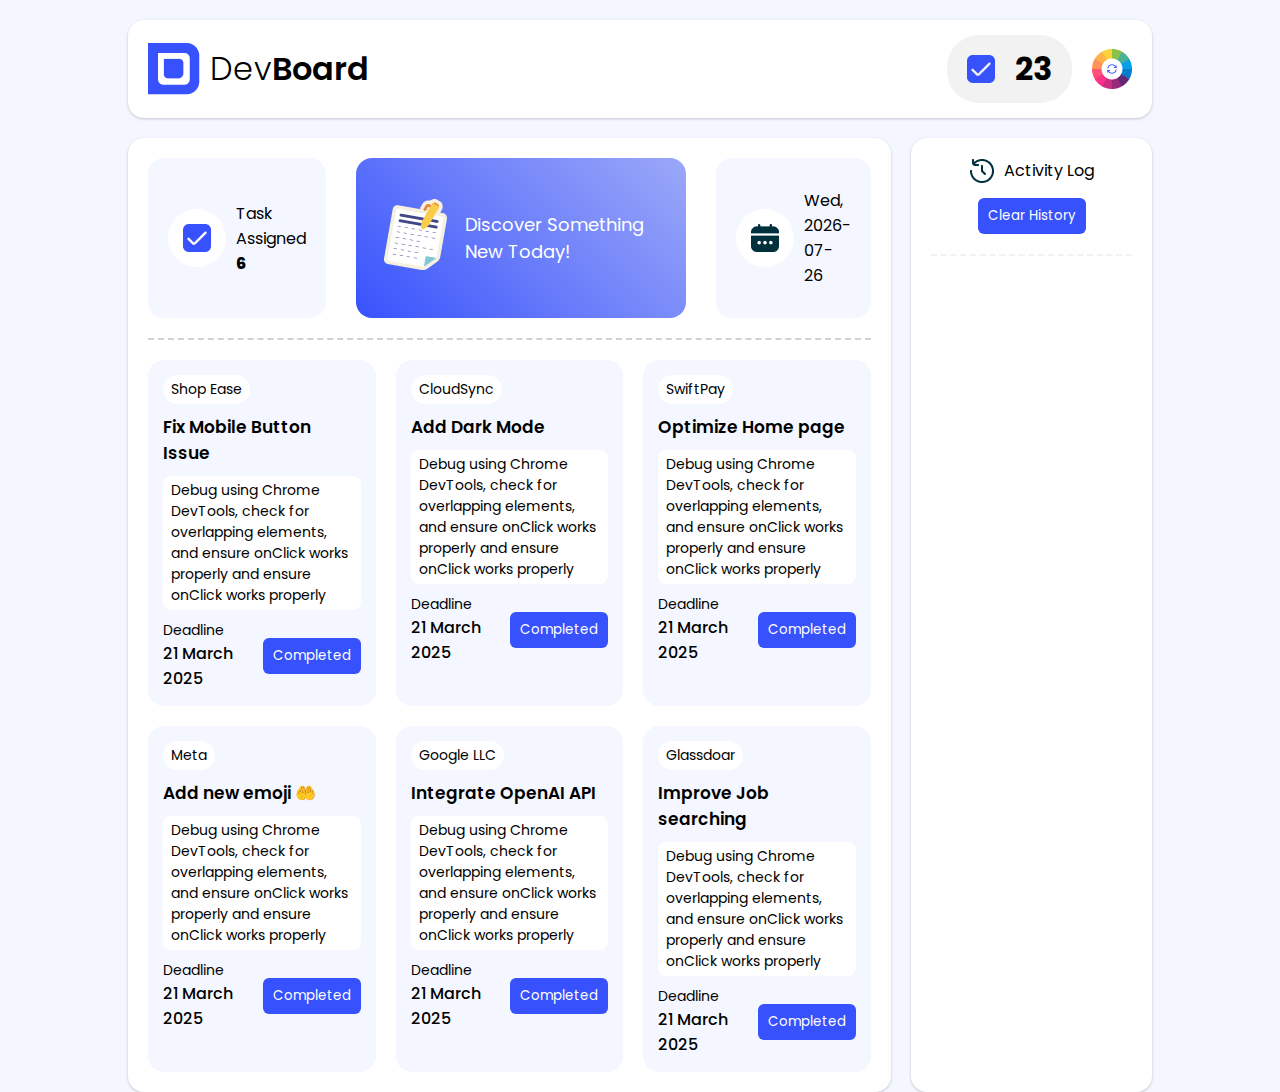
==== index.html @ 6037e174 "first Commit" ====
<!DOCTYPE html>
<html lang="en">
<head>
    <meta charset="UTF-8">
    <meta name="viewport" content="width=device-width, initial-scale=1.0">
    <title>DevBoard</title>
    <link rel="shortcut icon" href="./assets/logo.png" type="image/x-icon">
    <!-- _________CssLink________ -->
    <link rel="stylesheet" href="./styleSheets/style.css">
</head>
<body>
    <div class="body-content">
        <!-- _________________Header_________________ -->

        <header class="head-contetn">
            <div class="logo">
                <img src="./assets/logo.png" alt="">
                <h1 class="text-logo">Dev<span class="bold-logo">Board</span></h1>
            </div>

            <div class="right-content">
                <div class="full-count">
                    <img src="./assets/checkbox.png" alt="">
                    <h1 id="total-tasks">23</h1>
                </div>

                <img id="themdChanger" src="./assets/theme-btn.png" alt="">
            </div>
        </header>

        <!-- _________________Main content________________ -->

        <main class="main-content">

            <!-- _____________Task-Section____________ -->

            <section class="task-section">
                <div class="task-section-content">
                    <div class="top-content">
                        <div class="task-assinged">
                            <div class="check-box">
                                <img src="./assets/checkbox.png" alt="">
                            </div>
    
                            <div class="check-text">
                                <p>Task Assigned</p>
                                <p id="task-count" class="task-count">6</p>
                            </div>
                        </div>
    
                        <div class="task-discover">
                            <div class="calender">
                                <img src="./assets/board.png" alt="">
                            </div>
    
                            <div class="discover-text">
                                <p class="new-day">Discover Something New Today!</p>
                            </div>
                        </div>
    
                        <div class="task-date">
                            <div class="date-icon">
                                <img src="./assets/calender.png" alt="">
                            </div>
    
                            <div class="check-text">
                                <p>Wed,</p>
                                <p id="currentDate" class=""></p>
                            </div>
                        </div>
                    </div>
                    
                    <!-- ___________Task-Boxes___________ -->

                    <div class="task-boxes">
                        <div class="box-item">
                            <div class="box-content">
                                <div class="p">
                                    <p>Shop Ease</p>
                                </div>
                                <h6 class="taskTitle">Fix Mobile Button Issue</h6>
                                <div class="discrip">
                                    <p>Debug using Chrome DevTools, check for overlapping elements, and ensure onClick works properly and ensure onClick works properly</p>
                                </div>
                                <div class="deadline">
                                    <div class="heading">
                                        <p class="dline">Deadline</p>
                                        <p class="assign-date">21 March 2025</p>
                                    </div>
                                    <button class="task-btn" type="button">Completed</button>
                                </div>
                            </div>
                        </div>

                        <div class="box-item">
                            <div class="box-content">
                                <div class="p">
                                    <p>CloudSync</p>
                                </div>
                                <h6 class="taskTitle">Add Dark Mode</h6>
                                <div class="discrip">
                                    <p>Debug using Chrome DevTools, check for overlapping elements, and ensure onClick works properly and ensure onClick works properly</p>
                                </div>
                                <div class="deadline">
                                    <div class="heading">
                                        <p class="dline">Deadline</p>
                                        <p class="assign-date">21 March 2025</p>
                                    </div>
                                    <button class="task-btn" type="button">Completed</button>
                                </div>
                            </div>
                        </div>

                        <div class="box-item">
                            <div class="box-content">
                                <div class="p">
                                    <p>SwiftPay</p>
                                </div>
                                <h6 class="taskTitle">Optimize  Home page </h6>
                                <div class="discrip">
                                    <p>Debug using Chrome DevTools, check for overlapping elements, and ensure onClick works properly and ensure onClick works properly</p>
                                </div>
                                <div class="deadline">
                                    <div class="heading">
                                        <p class="dline">Deadline</p>
                                        <p class="assign-date">21 March 2025</p>
                                    </div>
                                    <button class="task-btn" type="button">Completed</button>
                                </div>
                            </div>
                        </div>

                        <div class="box-item">
                            <div class="box-content">
                                <div class="p">
                                    <p>Meta</p>
                                </div>
                                <h6 class="taskTitle">Add new emoji 🤲</h6>
                                <div class="discrip">
                                    <p>Debug using Chrome DevTools, check for overlapping elements, and ensure onClick works properly and ensure onClick works properly</p>
                                </div>
                                <div class="deadline">
                                    <div class="heading">
                                        <p class="dline">Deadline</p>
                                        <p class="assign-date">21 March 2025</p>
                                    </div>
                                    <button class="task-btn" type="button">Completed</button>
                                </div>
                            </div>
                        </div>

                        <div class="box-item">
                            <div class="box-content">
                                <div class="p">
                                    <p>Google LLC</p>
                                </div>
                                <h6 class="taskTitle">Integrate OpenAI API </h6>
                                <div class="discrip">
                                    <p>Debug using Chrome DevTools, check for overlapping elements, and ensure onClick works properly and ensure onClick works properly</p>
                                </div>
                                <div class="deadline">
                                    <div class="heading">
                                        <p class="dline">Deadline</p>
                                        <p class="assign-date">21 March 2025</p>
                                    </div>
                                    <button class="task-btn" type="button">Completed</button>
                                </div>
                            </div>
                        </div>

                        <div class="box-item">
                            <div class="box-content">
                                <div class="p">
                                    <p>Glassdoar</p>
                                </div>
                                <h6 class="taskTitle">Improve Job searching </h6>
                                <div class="discrip">
                                    <p>Debug using Chrome DevTools, check for overlapping elements, and ensure onClick works properly and ensure onClick works properly</p>
                                </div>
                                <div class="deadline">
                                    <div class="heading">
                                        <p class="dline">Deadline</p>
                                        <p class="assign-date">21 March 2025</p>
                                    </div>
                                    <button class="task-btn" type="button">Completed</button>
                                </div>
                            </div>
                        </div>
                    </div>
                </div>
            </section>

            <!-- ______________Activity-log_____________ -->

            <section class="activity-log">
                <div class="log-content">
                    <div class="activity-head">
                        <div class="log">
                            <img src="./assets/activity.png" alt="">
                            <p>Activity Log</p>
                        </div>
                        <button id="historyBtn" class="clear-btn" type="button">Clear History</button>
                    </div>

                    <div id="history"></div>
                </div>
            </section>
        </main>

    </div>



    <!-- __________JavaScript-Link__________ -->
    <script src="./Js/app.js"></script>
</body>
</html>
---- styleSheets/style.css ----
@import url('https://fonts.googleapis.com/css2?family=Poppins:ital,wght@0,100;0,200;0,300;0,400;0,500;0,600;0,700;0,800;0,900;1,100;1,200;1,300;1,400;1,500;1,600;1,700;1,800;1,900&display=swap');

*{
    padding: 0;
    margin: 0;
    box-sizing: border-box;
    font-family: "Poppins", serif;;
}

:root{
    --main-color: #3752FD;
    --bg-color: #F4F7FF;
}

body{
    width: 100%;
    height: fit-content;
    background: var(--bg-color);
}

.body-content{
    width: 80%;
    margin: auto;
}

/* ___________Header___________ */

.head-contetn{
    width: 100%;
    height: fit-content;
    background-color: #fff;
    box-shadow: 0px 1px 3px rgb(0, 0, 0, 0.2);
    border-radius: 16px;
    padding: 15px 20px;
    display: flex;
    justify-content: space-between;
    align-items: center;
    margin-top: 20px;
}

.logo{
    display: flex;
    align-items: center;
    gap: 10px;
}

.text-logo{
    font-weight: 300;
}

.bold-logo{
    font-weight: 600;
}

.right-content{
    display: flex;
    align-items: center;
    gap: 20px;
}

.full-count{
    display: flex;
    align-items: center;
    gap: 20px;
    padding: 10px 20px;
    /* background: var(--bg-color); */
    background: #f2f2f2;
    border-radius: 32px;
}

/* _____________main___________ */

.main-content{
    display: grid;
    grid-template-columns: repeat(4, 1fr);
    gap: 20px;
}

.task-section{
    grid-column: span 3;
}

.task-section-content{
    width: 100%;
    height: fit-content;
    background-color: #fff;
    box-shadow: 0px 1px 3px rgb(0, 0, 0, 0.2);
    border-radius: 16px;
    padding: 20px 20px;
    margin-top: 20px;
}

.top-content{
    display: grid;
    grid-template-columns: repeat(4, 1fr);
    gap: 30px;
    padding-bottom: 20px;
    border-bottom: 2px dashed #d2d1d1;
}

.task-assinged, .task-date{
    display: flex;
    align-items: center;
    gap: 10px;
    background: var(--bg-color);
    padding: 30px 20px;
    border-radius: 16px;
}

.check-box, .date-icon{
    display: flex;
    justify-content: center;
    align-items: center;
    padding: 15px;
    background: #fff;
    border-radius: 50%;
}

.task-count, .current-date{
    font-weight: 800;
}

.task-discover{
    grid-column: span 2;
    display: flex;
    align-items: center;
    gap: 10px;
    background: linear-gradient(45deg, #3752FD, #6C7FFA, #9BA8F8);
    padding: 30px 20px;
    border-radius: 16px;
    color: #fff;
    cursor: pointer;
}

.new-day{
    font-size: 18px;
}

/* _____________Task-Boxes___________ */

.task-boxes{
    display: grid;
    grid-template-columns: repeat(3, 1fr);
    gap: 20px;
    margin-top: 20px;
}

.box-item{
    background: var(--bg-color);
    border-radius: 16px;
}

.box-content{
    padding: 15px;
    display: flex;
    flex-direction: column;
    align-items: flex-start;
    gap: 10px;
}

.p{
    display: inline-block;
    background: #fff;
    font-size: 14px;
    padding: 4px 8px;
    border-radius: 16px;
}

h6{
    font-weight: 600;
    font-size: 17px;
}

.discrip{
    background: #fff;
    font-size: 14px;
    padding: 4px 8px;
    border-radius: 8px;
    text-overflow: ellipsis;
}

.deadline{
    width: 100%;
    display: flex;
    justify-content: space-between;
    align-items: center;
}

.dline{
    font-size: 14px;
}

.assign-date{
    font-weight: 500;
}

.task-btn, .clear-btn{
    background: var(--main-color);
    padding: 8px 10px;
    border:  none;
    color: #fff;
    border-radius: 6px;
    cursor: pointer;
}

/* ____________Activity-log___________ */


.activity-log{
    background: #fff;
    box-shadow: 0px 1px 3px rgb(0, 0, 0, 0.2);
    border-radius: 16px;
    padding: 20px 20px;
    margin-top: 20px;
}

.activity-head{
    display: flex;
    flex-direction: column;
    align-items: center;
    justify-content: center;
    gap: 15px;
    padding-bottom: 20px;
    border-bottom: 2px dashed #f2f2f2;
}

.log{
    display: flex;
    align-items: center;
    gap: 10px;
}

#historyBtn:hover{
    background: #4b62fc;
}

#history{
    margin-top: 20px;
}

/* extra class */

.desabled{
    background: #d2d1d1;
    color: black;
}

.history-para{
    background: #f2f2f2;
    border-radius: 8px;
    padding: 6px 8px;
    font-size: 16px;
    margin-bottom: 20px;
}
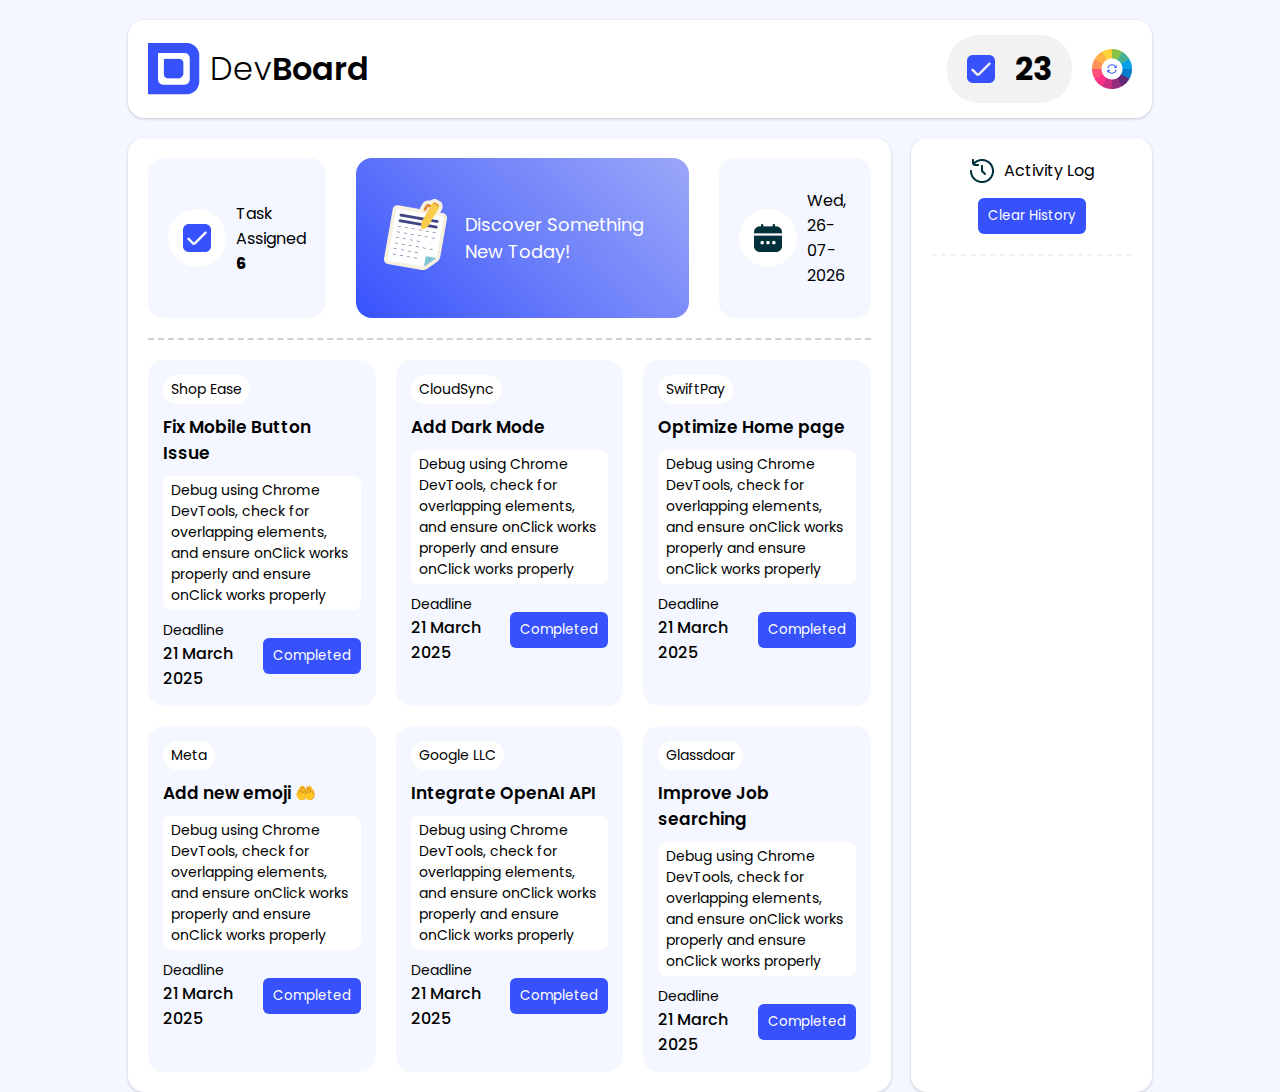
==== commit 57dff6ba: "blog page added" ====
--- a/index.html
+++ b/index.html
@@ -48,13 +48,13 @@
                             </div>
                         </div>
     
-                        <div class="task-discover">
+                        <div id="task-discover" class="task-discover">
                             <div class="calender">
                                 <img src="./assets/board.png" alt="">
                             </div>
     
                             <div class="discover-text">
-                                <p class="new-day">Discover Something New Today!</p>
+                                <p id="newDay" class="new-day">Discover Something New Today!</p>
                             </div>
                         </div>
     
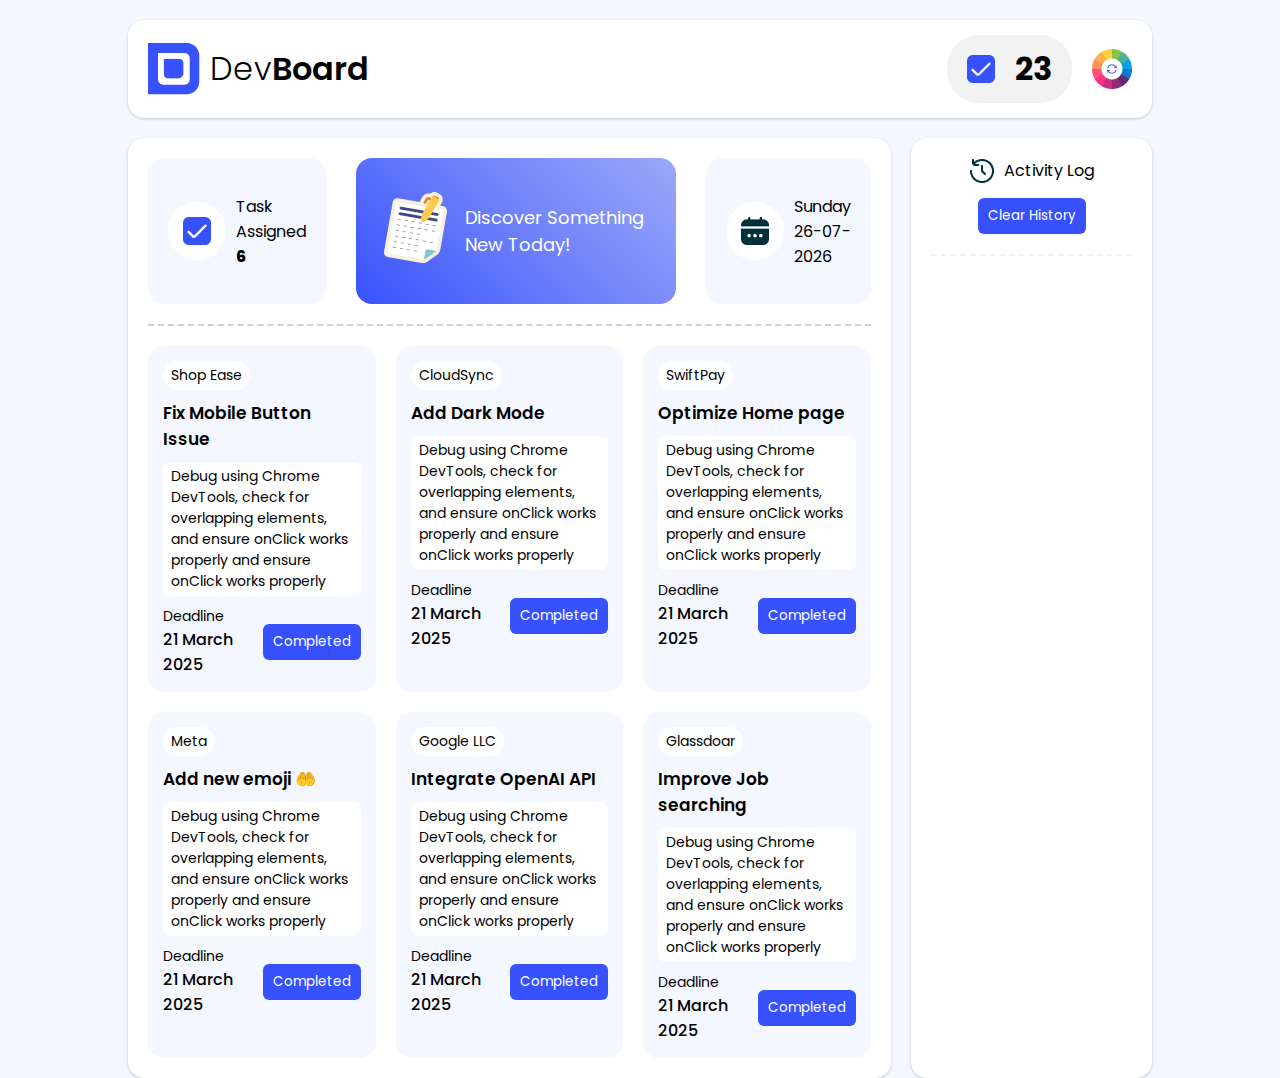
==== commit 958e3da4: "all Done" ====
--- a/index.html
+++ b/index.html
@@ -64,7 +64,7 @@
                             </div>
     
                             <div class="check-text">
-                                <p>Wed,</p>
+                                <p id="dayName"></p>
                                 <p id="currentDate" class=""></p>
                             </div>
                         </div>
--- a/styleSheets/style.css
+++ b/styleSheets/style.css
@@ -66,6 +66,10 @@
     /* background: var(--bg-color); */
     background: #f2f2f2;
     border-radius: 32px;
+}
+
+#themdChanger{
+    cursor: pointer;
 }
 
 /* _____________main___________ */
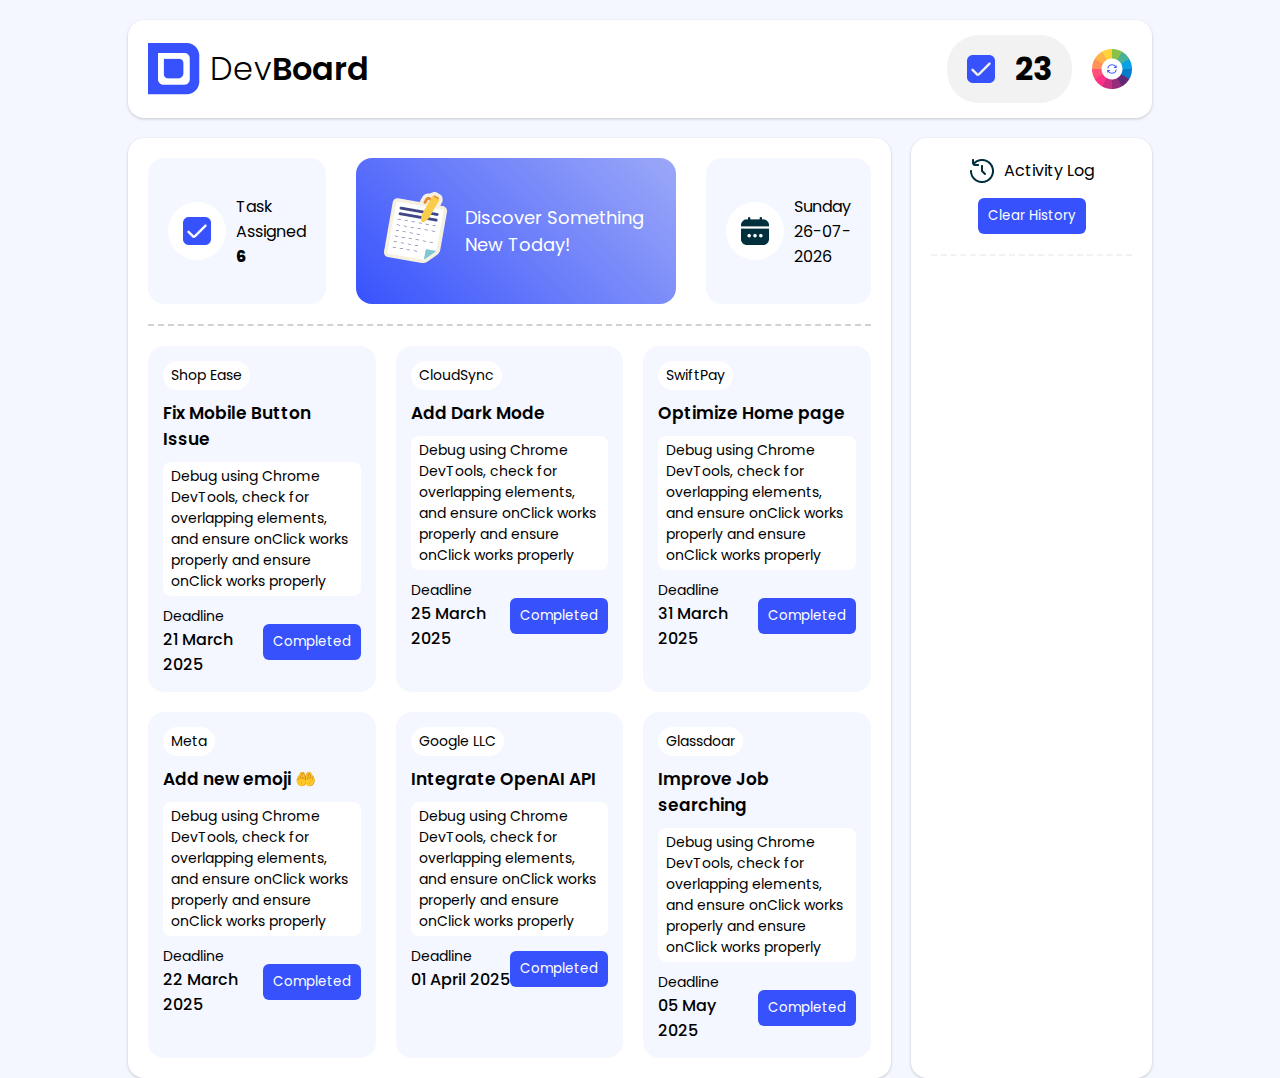
==== commit c04be597: "some Changes" ====
--- a/index.html
+++ b/index.html
@@ -104,7 +104,7 @@
                                 <div class="deadline">
                                     <div class="heading">
                                         <p class="dline">Deadline</p>
-                                        <p class="assign-date">21 March 2025</p>
+                                        <p class="assign-date">25 March 2025</p>
                                     </div>
                                     <button class="task-btn" type="button">Completed</button>
                                 </div>
@@ -123,7 +123,7 @@
                                 <div class="deadline">
                                     <div class="heading">
                                         <p class="dline">Deadline</p>
-                                        <p class="assign-date">21 March 2025</p>
+                                        <p class="assign-date">31 March 2025</p>
                                     </div>
                                     <button class="task-btn" type="button">Completed</button>
                                 </div>
@@ -142,7 +142,7 @@
                                 <div class="deadline">
                                     <div class="heading">
                                         <p class="dline">Deadline</p>
-                                        <p class="assign-date">21 March 2025</p>
+                                        <p class="assign-date">22 March 2025</p>
                                     </div>
                                     <button class="task-btn" type="button">Completed</button>
                                 </div>
@@ -161,7 +161,7 @@
                                 <div class="deadline">
                                     <div class="heading">
                                         <p class="dline">Deadline</p>
-                                        <p class="assign-date">21 March 2025</p>
+                                        <p class="assign-date">01 April 2025</p>
                                     </div>
                                     <button class="task-btn" type="button">Completed</button>
                                 </div>
@@ -180,7 +180,7 @@
                                 <div class="deadline">
                                     <div class="heading">
                                         <p class="dline">Deadline</p>
-                                        <p class="assign-date">21 March 2025</p>
+                                        <p class="assign-date">05 May 2025</p>
                                     </div>
                                     <button class="task-btn" type="button">Completed</button>
                                 </div>
@@ -208,9 +208,7 @@
         </main>
 
     </div>
-
-
-
+    
     <!-- __________JavaScript-Link__________ -->
     <script src="./Js/app.js"></script>
 </body>
--- a/styleSheets/style.css
+++ b/styleSheets/style.css
@@ -63,7 +63,6 @@
     align-items: center;
     gap: 20px;
     padding: 10px 20px;
-    /* background: var(--bg-color); */
     background: #f2f2f2;
     border-radius: 32px;
 }
@@ -209,7 +208,6 @@
 
 /* ____________Activity-log___________ */
 
-
 .activity-log{
     background: #fff;
     box-shadow: 0px 1px 3px rgb(0, 0, 0, 0.2);
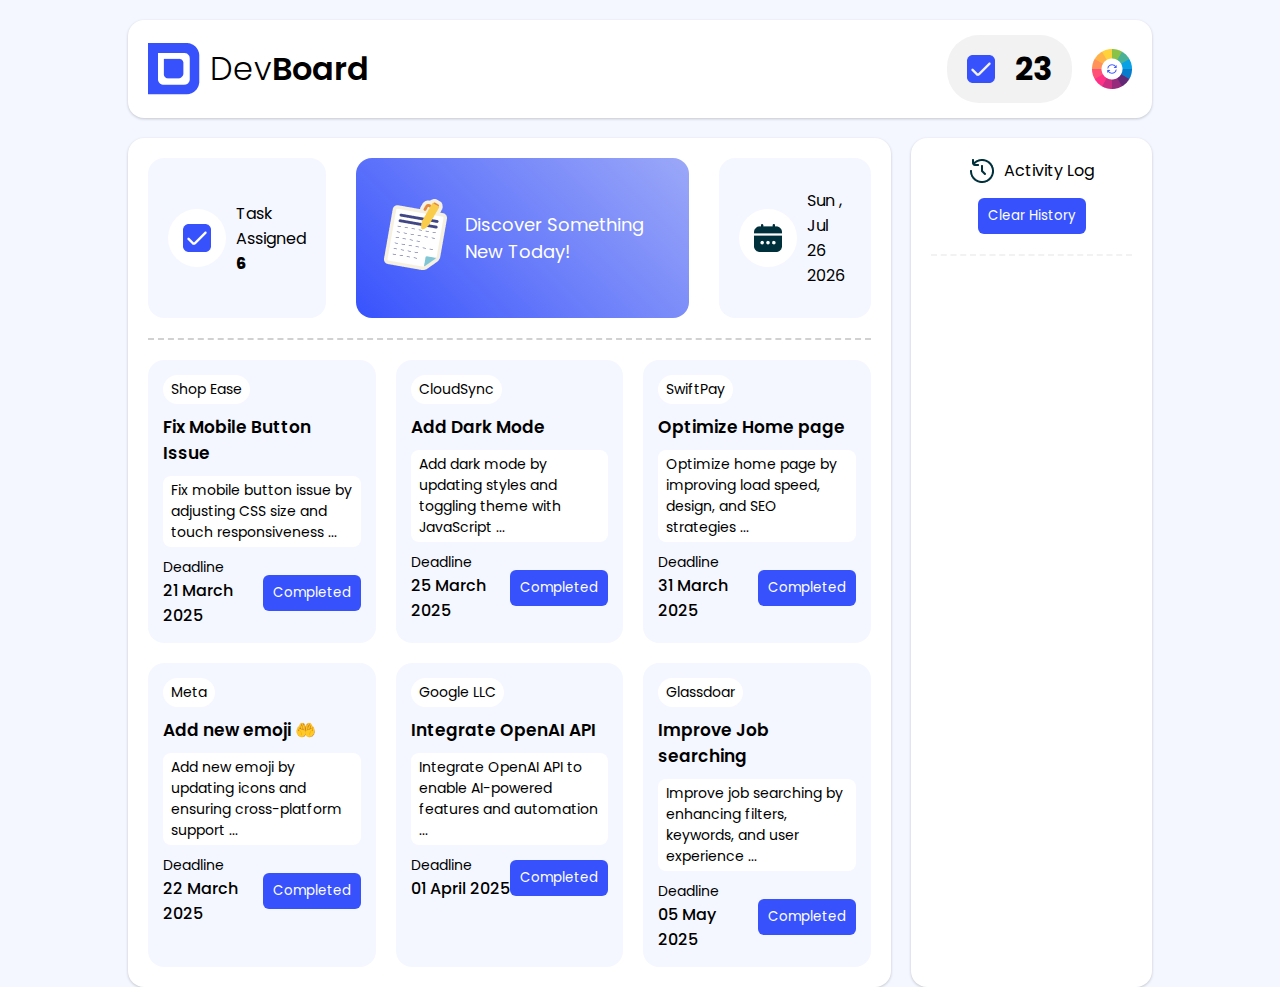
==== commit 4e214f95: "Updated" ====
--- a/index.html
+++ b/index.html
@@ -80,7 +80,7 @@
                                 </div>
                                 <h6 class="taskTitle">Fix Mobile Button Issue</h6>
                                 <div class="discrip">
-                                    <p>Debug using Chrome DevTools, check for overlapping elements, and ensure onClick works properly and ensure onClick works properly</p>
+                                    <p>Fix mobile button issue by adjusting CSS size and touch responsiveness ...</p>
                                 </div>
                                 <div class="deadline">
                                     <div class="heading">
@@ -99,7 +99,7 @@
                                 </div>
                                 <h6 class="taskTitle">Add Dark Mode</h6>
                                 <div class="discrip">
-                                    <p>Debug using Chrome DevTools, check for overlapping elements, and ensure onClick works properly and ensure onClick works properly</p>
+                                    <p>Add dark mode by updating styles and toggling theme with JavaScript ...</p>
                                 </div>
                                 <div class="deadline">
                                     <div class="heading">
@@ -116,9 +116,9 @@
                                 <div class="p">
                                     <p>SwiftPay</p>
                                 </div>
-                                <h6 class="taskTitle">Optimize  Home page </h6>
-                                <div class="discrip">
-                                    <p>Debug using Chrome DevTools, check for overlapping elements, and ensure onClick works properly and ensure onClick works properly</p>
+                                <h6 class="taskTitle">Optimize  Home page</h6>
+                                <div class="discrip">
+                                    <p>Optimize home page by improving load speed, design, and SEO strategies ...</p>
                                 </div>
                                 <div class="deadline">
                                     <div class="heading">
@@ -137,7 +137,7 @@
                                 </div>
                                 <h6 class="taskTitle">Add new emoji 🤲</h6>
                                 <div class="discrip">
-                                    <p>Debug using Chrome DevTools, check for overlapping elements, and ensure onClick works properly and ensure onClick works properly</p>
+                                    <p>Add new emoji by updating icons and ensuring cross-platform support ...</p>
                                 </div>
                                 <div class="deadline">
                                     <div class="heading">
@@ -156,7 +156,7 @@
                                 </div>
                                 <h6 class="taskTitle">Integrate OpenAI API </h6>
                                 <div class="discrip">
-                                    <p>Debug using Chrome DevTools, check for overlapping elements, and ensure onClick works properly and ensure onClick works properly</p>
+                                    <p>Integrate OpenAI API to enable AI-powered features and automation ...</p>
                                 </div>
                                 <div class="deadline">
                                     <div class="heading">
@@ -175,7 +175,7 @@
                                 </div>
                                 <h6 class="taskTitle">Improve Job searching </h6>
                                 <div class="discrip">
-                                    <p>Debug using Chrome DevTools, check for overlapping elements, and ensure onClick works properly and ensure onClick works properly</p>
+                                    <p>Improve job searching by enhancing filters, keywords, and user experience ...</p>
                                 </div>
                                 <div class="deadline">
                                     <div class="heading">
@@ -208,8 +208,8 @@
         </main>
 
     </div>
-    
+
     <!-- __________JavaScript-Link__________ -->
-    <script src="./Js/app.js"></script>
+    <script src="./Js/desk.js"></script>
 </body>
 </html>--- a/styleSheets/style.css
+++ b/styleSheets/style.css
@@ -250,8 +250,8 @@
 .history-para{
     background: #f2f2f2;
     border-radius: 8px;
-    padding: 6px 8px;
-    font-size: 16px;
+    padding: 12px 15px;
+    font-size: 14px;
     margin-bottom: 20px;
 }
 
